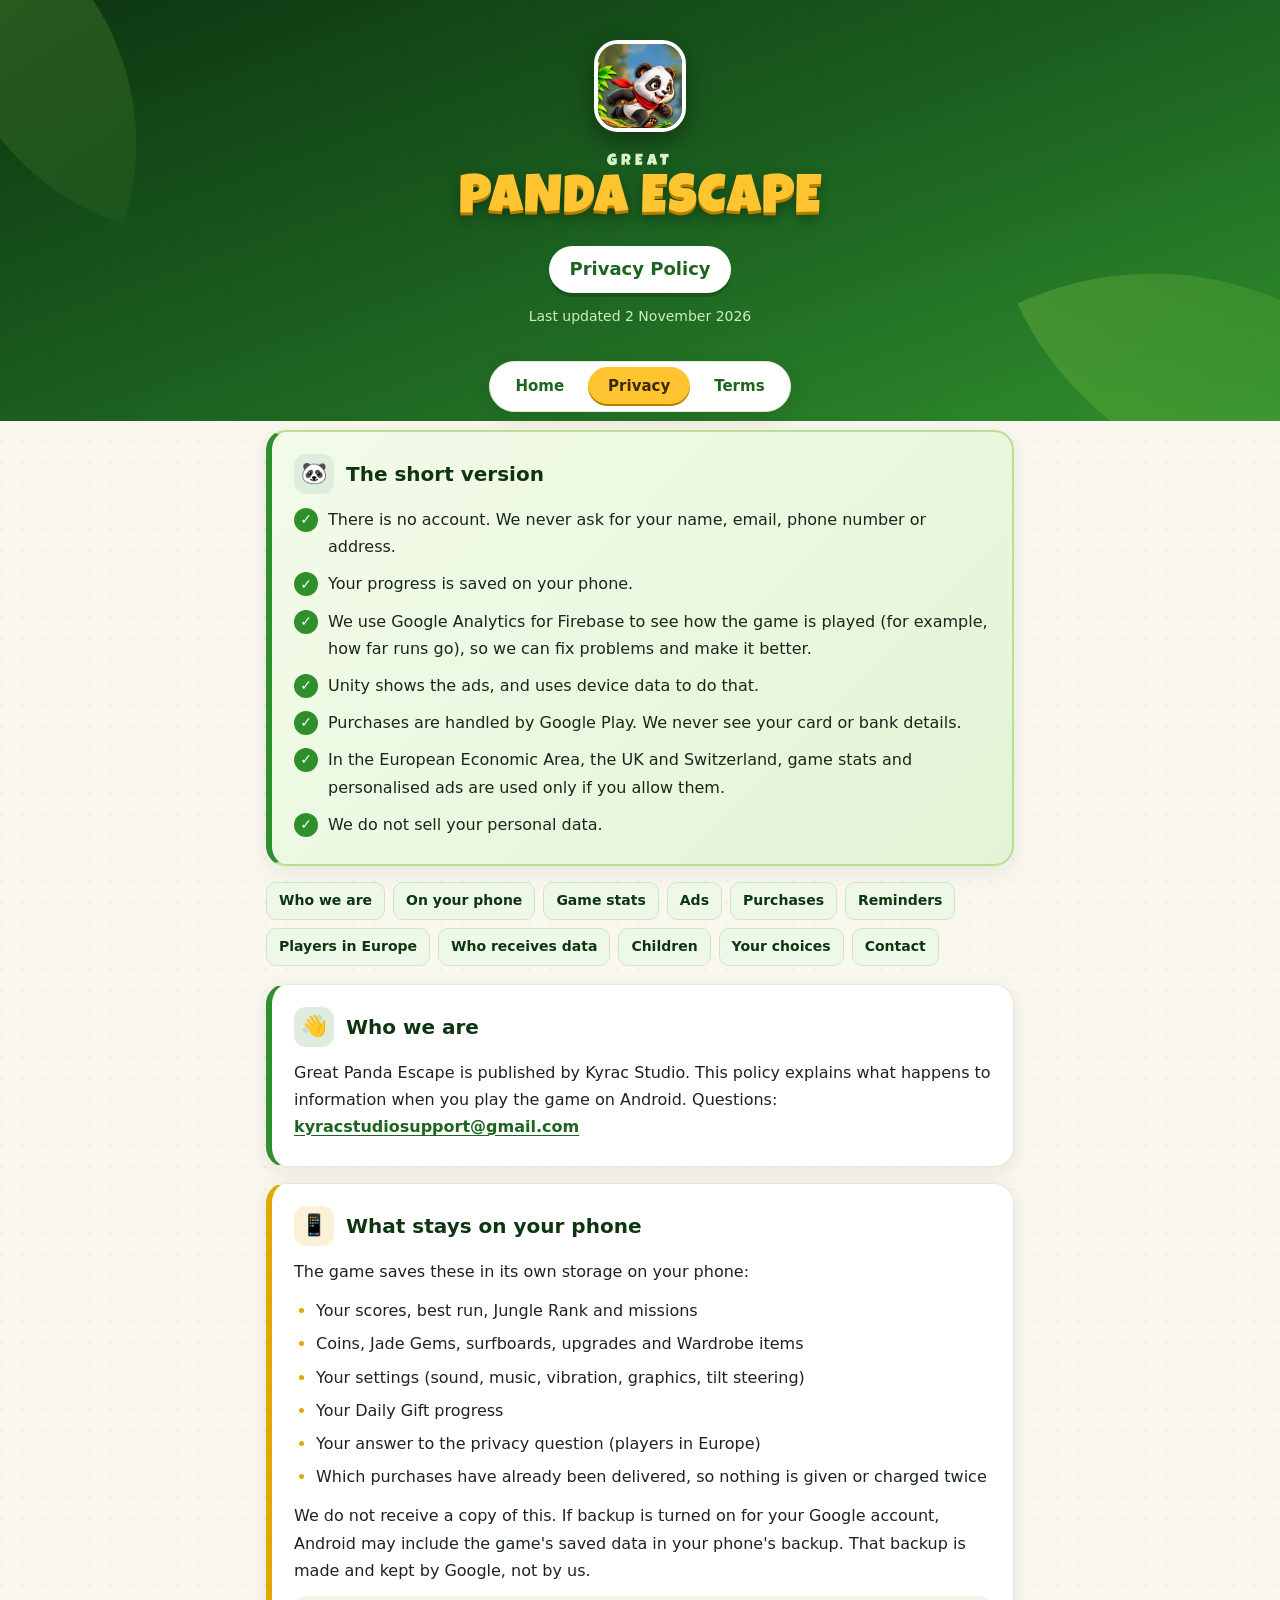
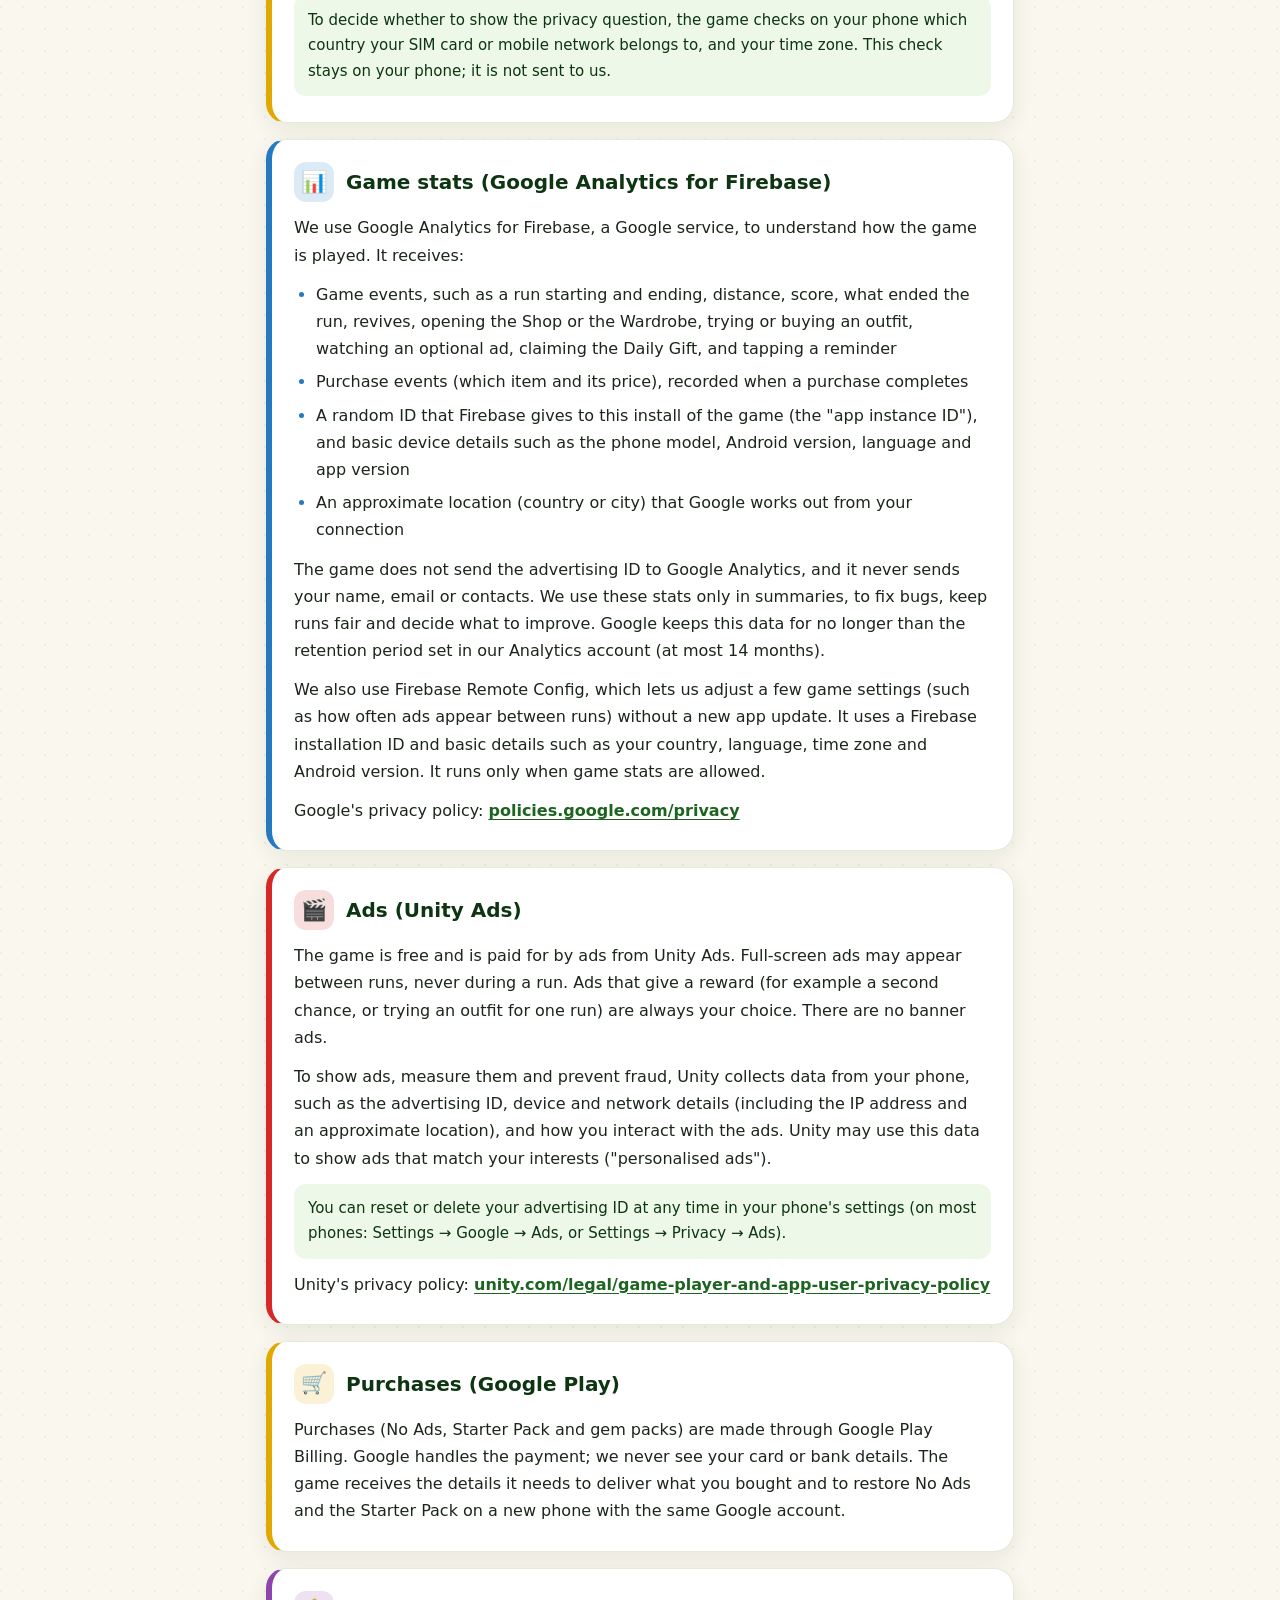
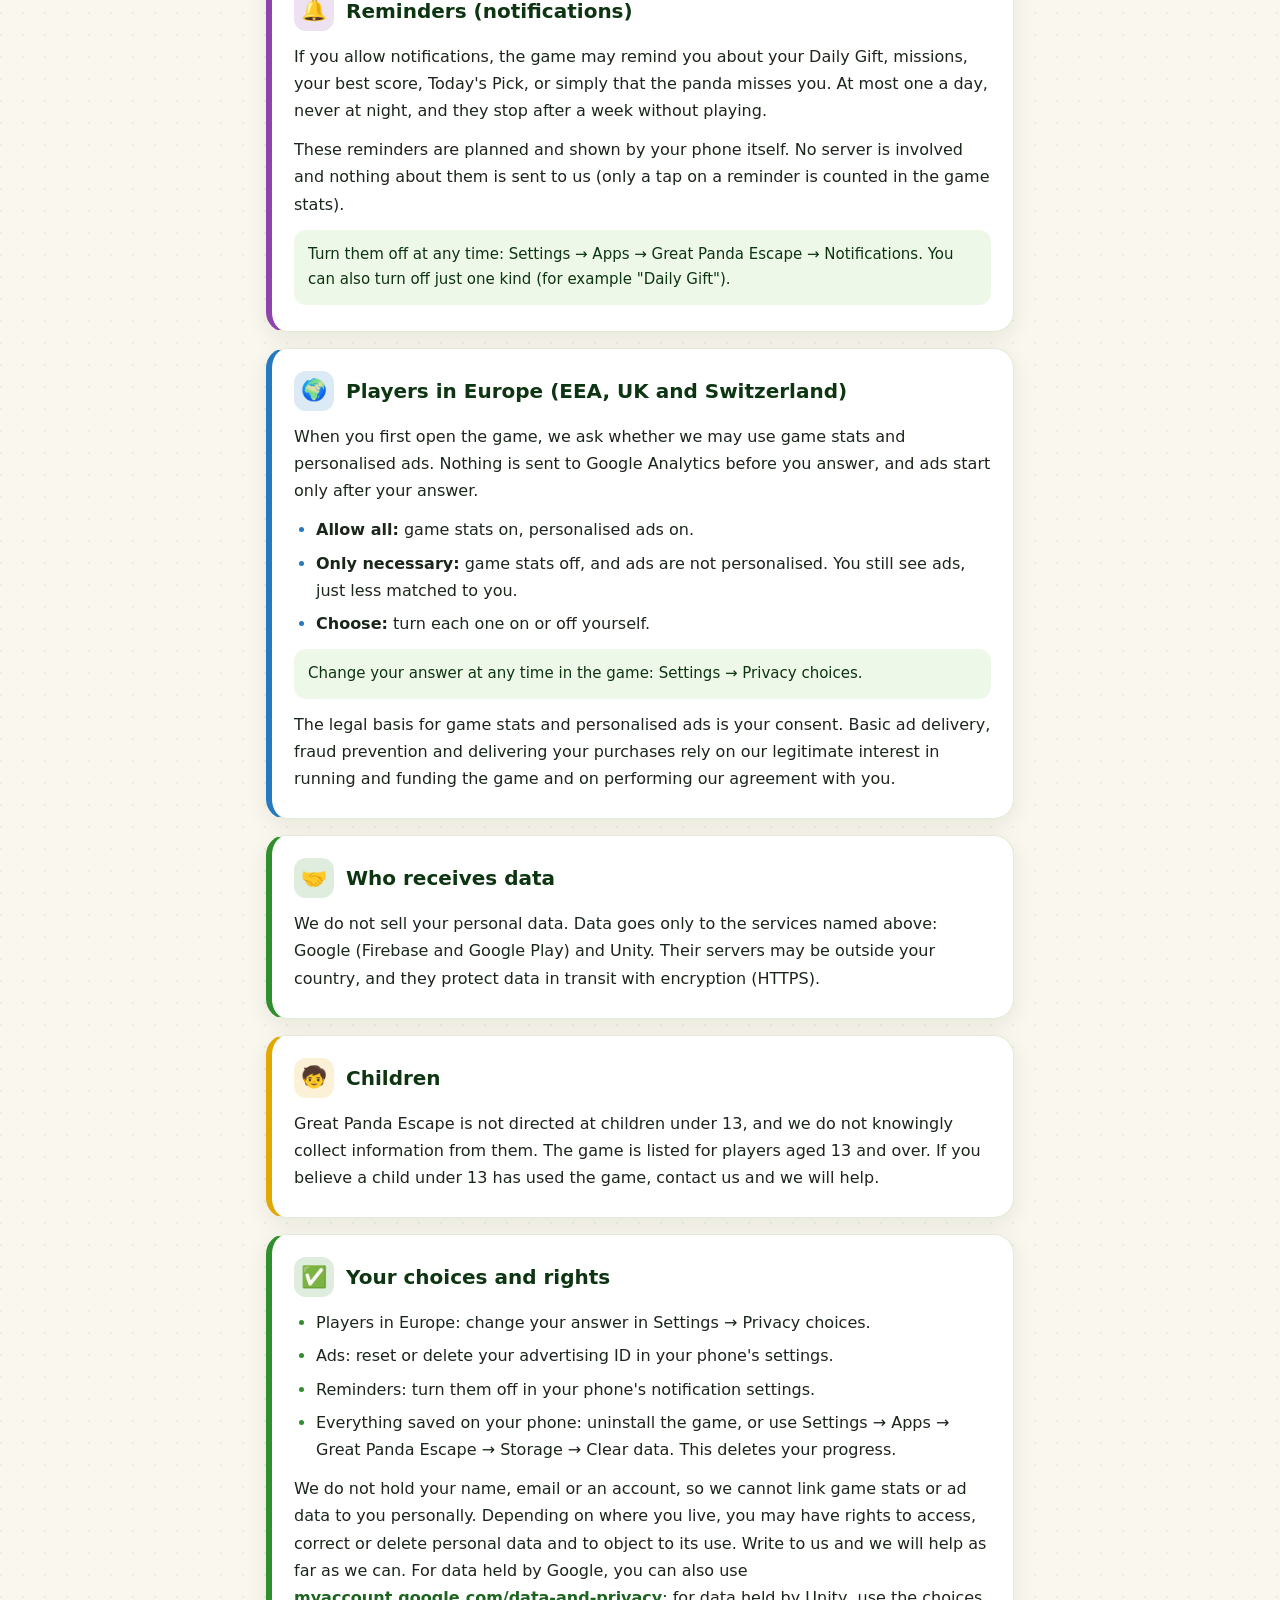
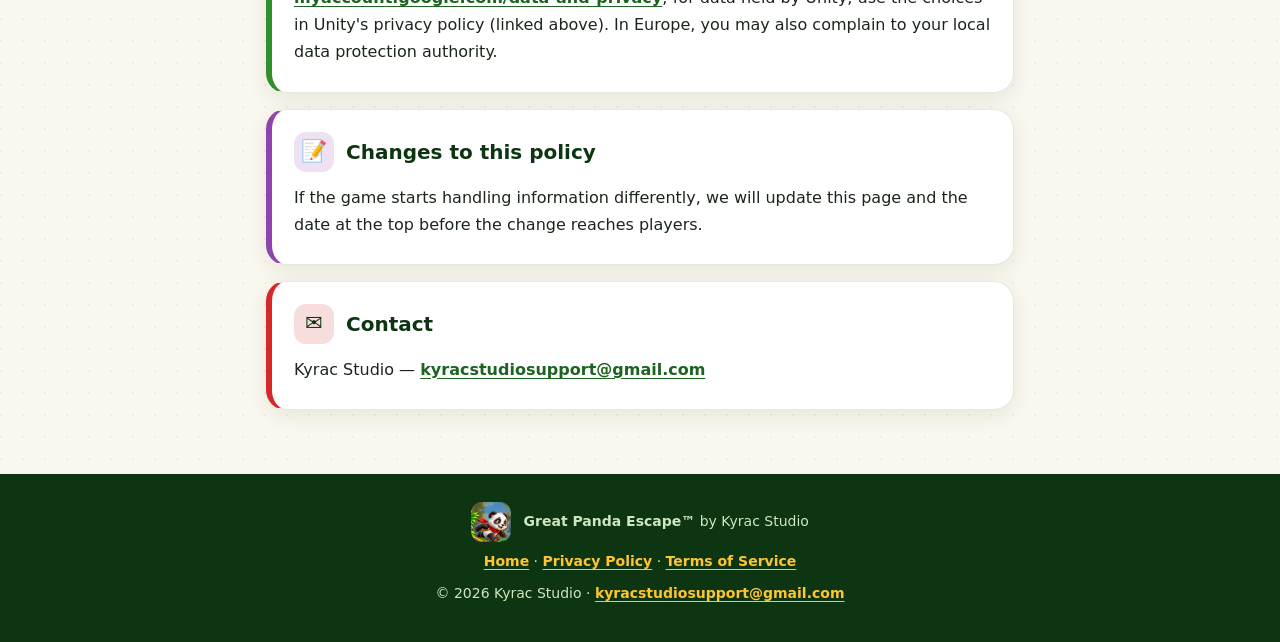
==== privacy-policy.html @ 327cf69e "Add files via upload" ====
<!doctype html>
<html lang="en">
<head>
<meta charset="utf-8">
<meta name="viewport" content="width=device-width, initial-scale=1">
<title>Privacy Policy — Great Panda Escape</title>
<meta name="description" content="How Great Panda Escape by Kyrac Studio handles your information.">
<link rel="icon" href="icon.png">
<link rel="stylesheet" href="style.css">
</head>
<body>
<header class="hero">
  <img class="app-icon" src="icon.png" alt="Great Panda Escape app icon">
  <h1 class="brand"><small>GREAT</small><span>PANDA ESCAPE</span></h1>
  <div class="page-pill">Privacy Policy</div>
  <span class="updated">Last updated 2 November 2026</span>
</header>

<main>
  <nav class="nav" aria-label="Pages">
    <a href="index.html">Home</a>
    <a href="privacy-policy.html" aria-current="page">Privacy</a>
    <a href="terms.html">Terms</a>
  </nav>

  <section class="card summary" id="short">
    <h2><span class="badge">🐼</span>The short version</h2>
    <ul>
      <li>There is no account. We never ask for your name, email, phone number or address.</li>
      <li>Your progress is saved on your phone.</li>
      <li>We use Google Analytics for Firebase to see how the game is played (for example, how far runs go), so we can fix problems and make it better.</li>
      <li>Unity shows the ads, and uses device data to do that.</li>
      <li>Purchases are handled by Google Play. We never see your card or bank details.</li>
      <li>In the European Economic Area, the UK and Switzerland, game stats and personalised ads are used only if you allow them.</li>
      <li>We do not sell your personal data.</li>
    </ul>
  </section>

  <nav class="toc" aria-label="On this page">
    <a href="#who">Who we are</a>
    <a href="#phone">On your phone</a>
    <a href="#stats">Game stats</a>
    <a href="#ads">Ads</a>
    <a href="#purchases">Purchases</a>
    <a href="#reminders">Reminders</a>
    <a href="#europe">Players in Europe</a>
    <a href="#sharing">Who receives data</a>
    <a href="#children">Children</a>
    <a href="#rights">Your choices</a>
    <a href="#contact">Contact</a>
  </nav>

  <section class="card c-green" id="who">
    <h2><span class="badge">👋</span>Who we are</h2>
    <p>Great Panda Escape is published by Kyrac Studio. This policy explains what happens to information when you play the game on Android. Questions: <a href="mailto:kyracstudiosupport@gmail.com">kyracstudiosupport@gmail.com</a></p>
  </section>

  <section class="card c-gold" id="phone">
    <h2><span class="badge">📱</span>What stays on your phone</h2>
    <p>The game saves these in its own storage on your phone:</p>
    <ul>
      <li>Your scores, best run, Jungle Rank and missions</li>
      <li>Coins, Jade Gems, surfboards, upgrades and Wardrobe items</li>
      <li>Your settings (sound, music, vibration, graphics, tilt steering)</li>
      <li>Your Daily Gift progress</li>
      <li>Your answer to the privacy question (players in Europe)</li>
      <li>Which purchases have already been delivered, so nothing is given or charged twice</li>
    </ul>
    <p>We do not receive a copy of this. If backup is turned on for your Google account, Android may include the game's saved data in your phone's backup. That backup is made and kept by Google, not by us.</p>
    <p class="note">To decide whether to show the privacy question, the game checks on your phone which country your SIM card or mobile network belongs to, and your time zone. This check stays on your phone; it is not sent to us.</p>
  </section>

  <section class="card c-sky" id="stats">
    <h2><span class="badge">📊</span>Game stats (Google Analytics for Firebase)</h2>
    <p>We use Google Analytics for Firebase, a Google service, to understand how the game is played. It receives:</p>
    <ul>
      <li>Game events, such as a run starting and ending, distance, score, what ended the run, revives, opening the Shop or the Wardrobe, trying or buying an outfit, watching an optional ad, claiming the Daily Gift, and tapping a reminder</li>
      <li>Purchase events (which item and its price), recorded when a purchase completes</li>
      <li>A random ID that Firebase gives to this install of the game (the "app instance ID"), and basic device details such as the phone model, Android version, language and app version</li>
      <li>An approximate location (country or city) that Google works out from your connection</li>
    </ul>
    <p>The game does not send the advertising ID to Google Analytics, and it never sends your name, email or contacts. We use these stats only in summaries, to fix bugs, keep runs fair and decide what to improve. Google keeps this data for no longer than the retention period set in our Analytics account (at most 14 months).</p>
    <p>We also use Firebase Remote Config, which lets us adjust a few game settings (such as how often ads appear between runs) without a new app update. It uses a Firebase installation ID and basic details such as your country, language, time zone and Android version. It runs only when game stats are allowed.</p>
    <p>Google's privacy policy: <a href="https://policies.google.com/privacy">policies.google.com/privacy</a></p>
  </section>

  <section class="card c-red" id="ads">
    <h2><span class="badge">🎬</span>Ads (Unity Ads)</h2>
    <p>The game is free and is paid for by ads from Unity Ads. Full-screen ads may appear between runs, never during a run. Ads that give a reward (for example a second chance, or trying an outfit for one run) are always your choice. There are no banner ads.</p>
    <p>To show ads, measure them and prevent fraud, Unity collects data from your phone, such as the advertising ID, device and network details (including the IP address and an approximate location), and how you interact with the ads. Unity may use this data to show ads that match your interests ("personalised ads").</p>
    <p class="note">You can reset or delete your advertising ID at any time in your phone's settings (on most phones: Settings → Google → Ads, or Settings → Privacy → Ads).</p>
    <p>Unity's privacy policy: <a href="https://unity.com/legal/game-player-and-app-user-privacy-policy">unity.com/legal/game-player-and-app-user-privacy-policy</a></p>
  </section>

  <section class="card c-gold" id="purchases">
    <h2><span class="badge">🛒</span>Purchases (Google Play)</h2>
    <p>Purchases (No Ads, Starter Pack and gem packs) are made through Google Play Billing. Google handles the payment; we never see your card or bank details. The game receives the details it needs to deliver what you bought and to restore No Ads and the Starter Pack on a new phone with the same Google account.</p>
  </section>

  <section class="card c-plum" id="reminders">
    <h2><span class="badge">🔔</span>Reminders (notifications)</h2>
    <p>If you allow notifications, the game may remind you about your Daily Gift, missions, your best score, Today's Pick, or simply that the panda misses you. At most one a day, never at night, and they stop after a week without playing.</p>
    <p>These reminders are planned and shown by your phone itself. No server is involved and nothing about them is sent to us (only a tap on a reminder is counted in the game stats).</p>
    <p class="note">Turn them off at any time: Settings → Apps → Great Panda Escape → Notifications. You can also turn off just one kind (for example "Daily Gift").</p>
  </section>

  <section class="card c-sky" id="europe">
    <h2><span class="badge">🌍</span>Players in Europe (EEA, UK and Switzerland)</h2>
    <p>When you first open the game, we ask whether we may use game stats and personalised ads. Nothing is sent to Google Analytics before you answer, and ads start only after your answer.</p>
    <ul>
      <li><b>Allow all:</b> game stats on, personalised ads on.</li>
      <li><b>Only necessary:</b> game stats off, and ads are not personalised. You still see ads, just less matched to you.</li>
      <li><b>Choose:</b> turn each one on or off yourself.</li>
    </ul>
    <p class="note">Change your answer at any time in the game: Settings → Privacy choices.</p>
    <p>The legal basis for game stats and personalised ads is your consent. Basic ad delivery, fraud prevention and delivering your purchases rely on our legitimate interest in running and funding the game and on performing our agreement with you.</p>
  </section>

  <section class="card c-green" id="sharing">
    <h2><span class="badge">🤝</span>Who receives data</h2>
    <p>We do not sell your personal data. Data goes only to the services named above: Google (Firebase and Google Play) and Unity. Their servers may be outside your country, and they protect data in transit with encryption (HTTPS).</p>
  </section>

  <section class="card c-gold" id="children">
    <h2><span class="badge">🧒</span>Children</h2>
    <p>Great Panda Escape is not directed at children under 13, and we do not knowingly collect information from them. The game is listed for players aged 13 and over. If you believe a child under 13 has used the game, contact us and we will help.</p>
  </section>

  <section class="card c-green" id="rights">
    <h2><span class="badge">✅</span>Your choices and rights</h2>
    <ul>
      <li>Players in Europe: change your answer in Settings → Privacy choices.</li>
      <li>Ads: reset or delete your advertising ID in your phone's settings.</li>
      <li>Reminders: turn them off in your phone's notification settings.</li>
      <li>Everything saved on your phone: uninstall the game, or use Settings → Apps → Great Panda Escape → Storage → Clear data. This deletes your progress.</li>
    </ul>
    <p>We do not hold your name, email or an account, so we cannot link game stats or ad data to you personally. Depending on where you live, you may have rights to access, correct or delete personal data and to object to its use. Write to us and we will help as far as we can. For data held by Google, you can also use <a href="https://myaccount.google.com/data-and-privacy">myaccount.google.com/data-and-privacy</a>; for data held by Unity, use the choices in Unity's privacy policy (linked above). In Europe, you may also complain to your local data protection authority.</p>
  </section>

  <section class="card c-plum" id="changes">
    <h2><span class="badge">📝</span>Changes to this policy</h2>
    <p>If the game starts handling information differently, we will update this page and the date at the top before the change reaches players.</p>
  </section>

  <section class="card c-red" id="contact">
    <h2><span class="badge">✉️</span>Contact</h2>
    <p>Kyrac Studio — <a href="mailto:kyracstudiosupport@gmail.com">kyracstudiosupport@gmail.com</a></p>
  </section>
</main>

<footer>
  <img src="icon.png" alt=""> <b>Great Panda Escape™</b> by Kyrac Studio
  <p><a href="index.html">Home</a> · <a href="privacy-policy.html">Privacy Policy</a> · <a href="terms.html">Terms of Service</a></p>
  <p>© 2026 Kyrac Studio · <a href="mailto:kyracstudiosupport@gmail.com">kyracstudiosupport@gmail.com</a></p>
</footer>
</body>
</html>
---- style.css ----
/* Great Panda Escape — legal pages (Privacy Policy, Terms, index).
   Colours from the game: jungle green, bamboo gold, the panda's red bandana. */
/* Font: Luckiest Guy, Copyright (c) 2010 by Brian J. Bonislawsky DBA Astigmatic (AOETI).
   Licensed under the Apache License, Version 2.0: https://www.apache.org/licenses/LICENSE-2.0
   (luckiest-guy.woff2 is the unchanged file from @fontsource/luckiest-guy) */
@font-face {
  font-family: "Luckiest Guy";
  src: url("luckiest-guy.woff2") format("woff2");
  font-display: swap;
}

:root {
  color-scheme: light;
  --jungle-900: #0d3511;
  --jungle-700: #1d6421;
  --jungle-500: #2f8f2c;
  --leaf: #7cc242;
  --mint: #eef8e8;
  --gold: #ffc531;
  --gold-dark: #b77d00;
  --red: #d62828;
  --sky: #2479c2;
  --plum: #8e44ad;
  --ink: #1b261b;
  --muted: #5d6b5d;
  --cream: #faf7ee;
  --card: #ffffff;
  --line: #e4ead9;
}

* { box-sizing: border-box; }

body {
  margin: 0;
  font: 16px/1.7 system-ui, -apple-system, "Segoe UI", Roboto, "Helvetica Neue", Arial, sans-serif;
  color: var(--ink);
  background:
    radial-gradient(circle at 1px 1px, rgba(47, 143, 44, 0.08) 1px, transparent 0) 0 0 / 22px 22px,
    var(--cream);
}

a { color: var(--jungle-700); font-weight: 600; text-underline-offset: 3px; }
a:hover { color: var(--red); }

/* ── hero ─────────────────────────────────────────── */
.hero {
  position: relative;
  overflow: hidden;
  padding: 40px 16px 92px;
  text-align: center;
  color: #fff;
  background: linear-gradient(160deg, var(--jungle-900) 0%, var(--jungle-700) 55%, var(--jungle-500) 100%);
}
.hero::before,
.hero::after {
  content: "";
  position: absolute;
  width: 260px;
  height: 260px;
  border-radius: 0 100% 0 100%;
  background: linear-gradient(135deg, rgba(124, 194, 66, 0.35), rgba(124, 194, 66, 0.05));
}
.hero::before { left: -90px; top: -70px; transform: rotate(18deg); }
.hero::after { right: -110px; bottom: -120px; transform: rotate(-25deg); width: 320px; height: 320px; }
.hero > * { position: relative; z-index: 1; }

.app-icon {
  width: 92px;
  height: 92px;
  border-radius: 24px;
  border: 4px solid #fff;
  box-shadow: 0 10px 24px rgba(0, 0, 0, 0.35);
  background: #fff;
}
.brand { margin: 14px 0 0; font-family: "Luckiest Guy", system-ui, sans-serif; font-weight: 400; line-height: 1; letter-spacing: 1px; }
.brand small {
  display: block;
  font-size: 16px;
  letter-spacing: 4px;
  color: #d9f3c6;
  margin-bottom: 4px;
}
.brand span {
  display: block;
  font-size: clamp(34px, 8vw, 54px);
  color: var(--gold);
  text-shadow: 0 3px 0 var(--gold-dark), 0 6px 14px rgba(0, 0, 0, 0.35);
}
.page-pill {
  display: inline-block;
  margin-top: 18px;
  padding: 8px 20px;
  border-radius: 999px;
  background: #fff;
  color: var(--jungle-700);
  font-weight: 800;
  font-size: 18px;
  box-shadow: 0 4px 0 rgba(0, 0, 0, 0.18);
}
.updated { display: block; margin-top: 12px; font-size: 14px; color: #cfeec0; }
.tagline { margin: 12px 0 0; font-size: 17px; color: #e3f6d6; }

/* ── page body ────────────────────────────────────── */
main {
  max-width: 780px;
  margin: -60px auto 0;
  padding: 0 16px 48px;
  position: relative;
  z-index: 2;
}

.nav {
  display: flex;
  gap: 4px;
  width: fit-content;
  margin: 0 auto 18px;
  padding: 5px;
  border-radius: 999px;
  background: var(--card);
  border: 1px solid var(--line);
  box-shadow: 0 6px 18px rgba(13, 53, 17, 0.14);
}
.nav a {
  padding: 7px 20px;
  border-radius: 999px;
  color: var(--jungle-700);
  text-decoration: none;
  font-size: 15px;
}
.nav a:hover { background: var(--mint); color: var(--jungle-900); }
.nav a[aria-current="page"] { background: var(--gold); color: #3b2a00; box-shadow: inset 0 -2px 0 var(--gold-dark); }

.card {
  background: var(--card);
  border-radius: 20px;
  padding: 22px 22px 14px;
  margin: 0 0 16px;
  box-shadow: 0 6px 22px rgba(13, 53, 17, 0.08);
  border: 1px solid var(--line);
  border-left: 6px solid var(--accent, var(--jungle-500));
}
.card h2 {
  display: flex;
  align-items: center;
  gap: 12px;
  margin: 0 0 12px;
  font-size: 20px;
  line-height: 1.3;
  color: var(--jungle-900);
}
.card h2 .badge {
  flex: none;
  display: grid;
  place-items: center;
  width: 40px;
  height: 40px;
  border-radius: 12px;
  font-size: 21px;
  background: color-mix(in srgb, var(--accent, var(--jungle-500)) 16%, #fff);
}
.card p { margin: 0 0 12px; }
.card ul { margin: 0 0 12px; padding-left: 22px; }
.card li { margin: 0 0 6px; }
.card li::marker { color: var(--accent, var(--jungle-500)); }

.c-green { --accent: var(--jungle-500); }
.c-gold { --accent: #e0a800; }
.c-red { --accent: var(--red); }
.c-sky { --accent: var(--sky); }
.c-plum { --accent: var(--plum); }

/* the short version: big friendly ticks */
.summary {
  background: linear-gradient(135deg, #f3fbe9, #e3f4d6);
  border: 2px solid #b9df94;
  border-left: 6px solid var(--jungle-500);
}
.summary ul { list-style: none; padding: 0; }
.summary li { position: relative; padding-left: 34px; margin-bottom: 10px; }
.summary li::before {
  content: "✓";
  position: absolute;
  left: 0;
  top: 2px;
  width: 24px;
  height: 24px;
  border-radius: 50%;
  display: grid;
  place-items: center;
  font-size: 14px;
  font-weight: 900;
  color: #fff;
  background: var(--jungle-500);
}

/* "On this page" */
.toc { display: flex; flex-wrap: wrap; gap: 8px; margin: 0 0 18px; }
.toc a {
  padding: 6px 12px;
  border-radius: 10px;
  font-size: 14px;
  text-decoration: none;
  color: var(--jungle-900);
  background: var(--mint);
  border: 1px solid #cfe7bf;
}
.toc a:hover { background: var(--gold); color: #3b2a00; }

.warn {
  margin: 0 0 16px;
  padding: 16px 18px;
  border-radius: 16px;
  background: linear-gradient(135deg, #fff6d8, #ffe9a8);
  border: 2px solid #e8b100;
  color: #5c4100;
}
.warn h2 { margin: 0 0 6px; font-size: 18px; line-height: 1.3; color: #4a3400; }
.warn p { margin: 0; }
.note {
  padding: 12px 14px;
  border-radius: 12px;
  background: var(--mint);
  color: var(--jungle-900);
  font-size: 15px;
}

/* index: two big link cards */
.links { display: grid; gap: 16px; grid-template-columns: repeat(auto-fit, minmax(240px, 1fr)); margin-bottom: 16px; }
.link-card {
  display: block;
  padding: 22px;
  border-radius: 20px;
  background: var(--card);
  border: 1px solid var(--line);
  border-top: 6px solid var(--accent);
  box-shadow: 0 6px 22px rgba(13, 53, 17, 0.08);
  color: var(--ink);
  text-decoration: none;
  font-weight: 400;
  transition: transform 0.15s ease, box-shadow 0.15s ease;
}
.link-card:hover { transform: translateY(-3px); box-shadow: 0 12px 28px rgba(13, 53, 17, 0.14); color: var(--ink); }
.link-card .badge {
  display: grid;
  place-items: center;
  width: 54px;
  height: 54px;
  border-radius: 16px;
  font-size: 28px;
  background: color-mix(in srgb, var(--accent) 16%, #fff);
}
.link-card b { display: block; margin: 6px 0 4px; font-size: 20px; color: var(--jungle-900); }
.link-card span { color: var(--muted); }
.link-card em { display: inline-block; margin-top: 10px; font-style: normal; font-weight: 800; color: var(--accent); }

/* ── footer ───────────────────────────────────────── */
footer {
  text-align: center;
  padding: 28px 16px 36px;
  color: #cfe7bf;
  background: var(--jungle-900);
  font-size: 14px;
}
footer img { width: 40px; height: 40px; border-radius: 11px; vertical-align: middle; margin-right: 8px; }
footer a { color: var(--gold); }
footer p { margin: 8px 0 0; }

@media (max-width: 520px) {
  .card { padding: 18px 16px 10px; border-radius: 16px; }
  .card h2 { font-size: 18px; }
  .hero { padding-top: 32px; }
}
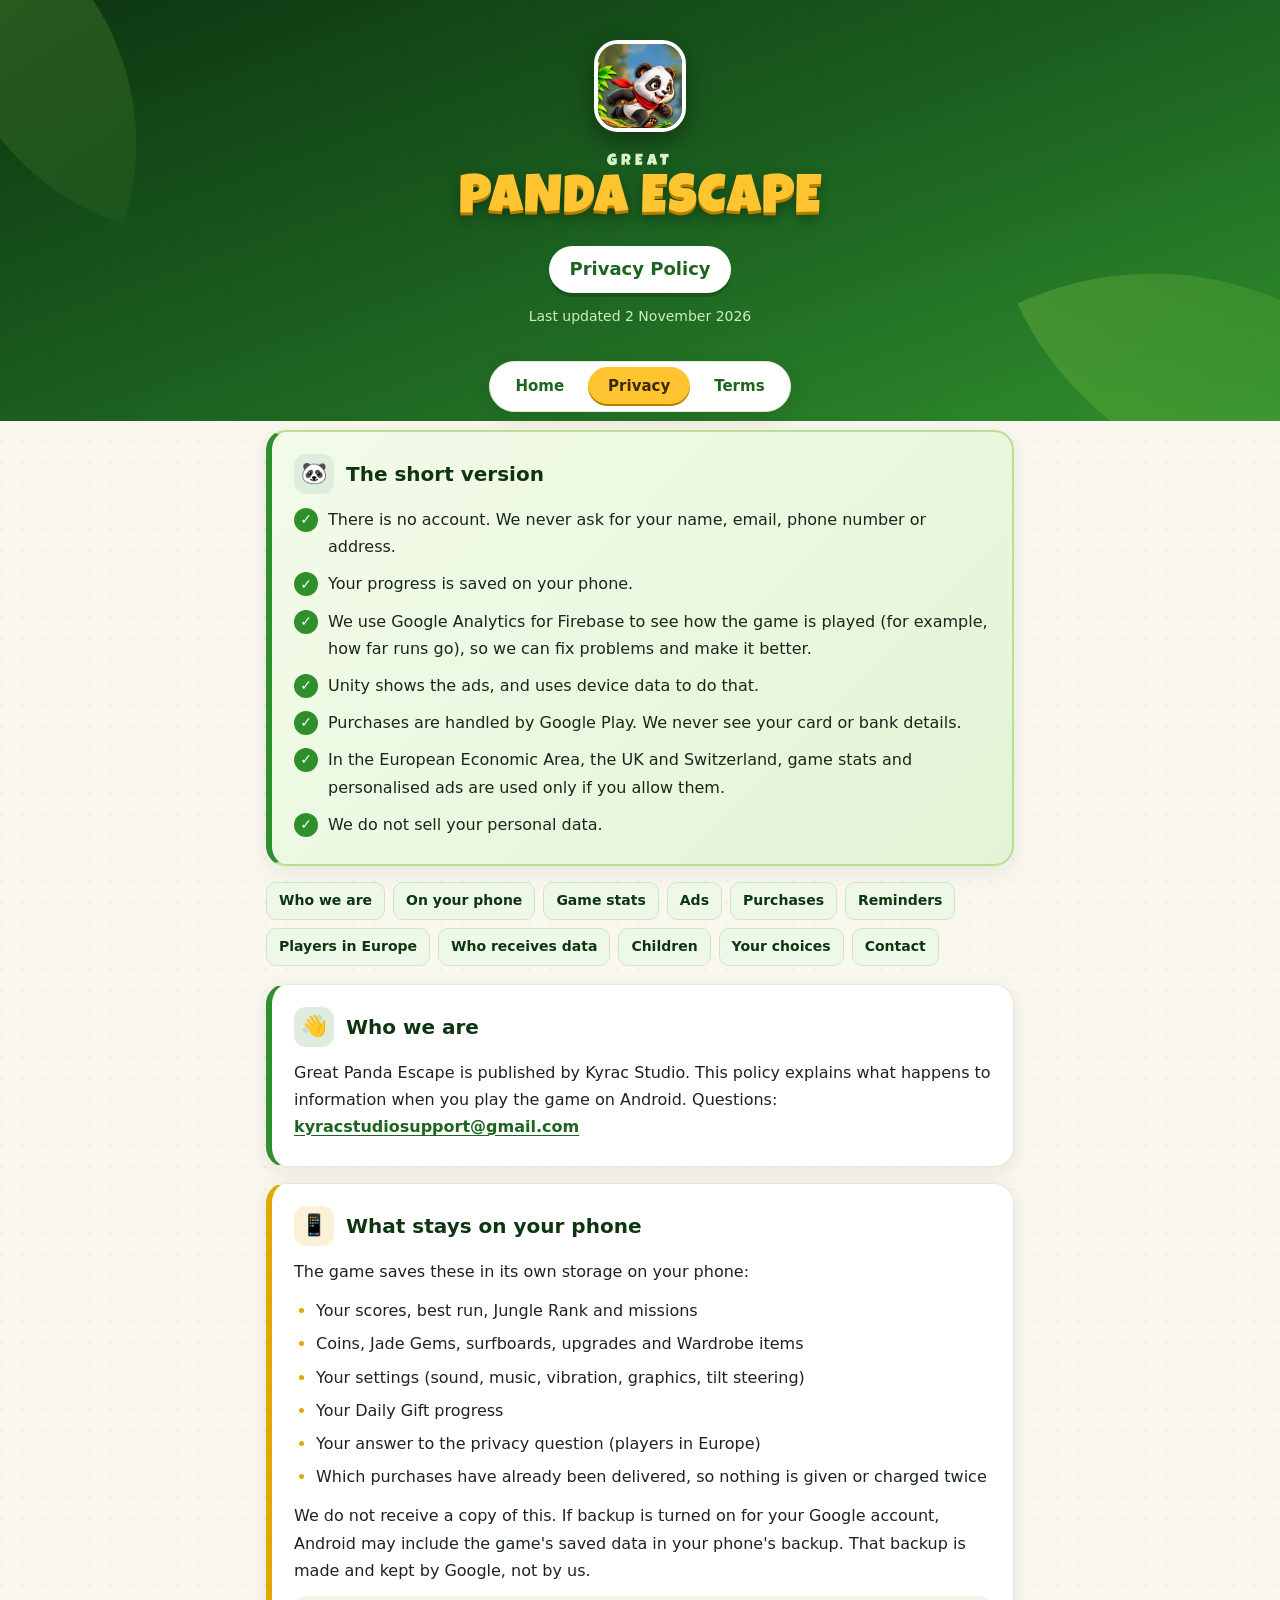
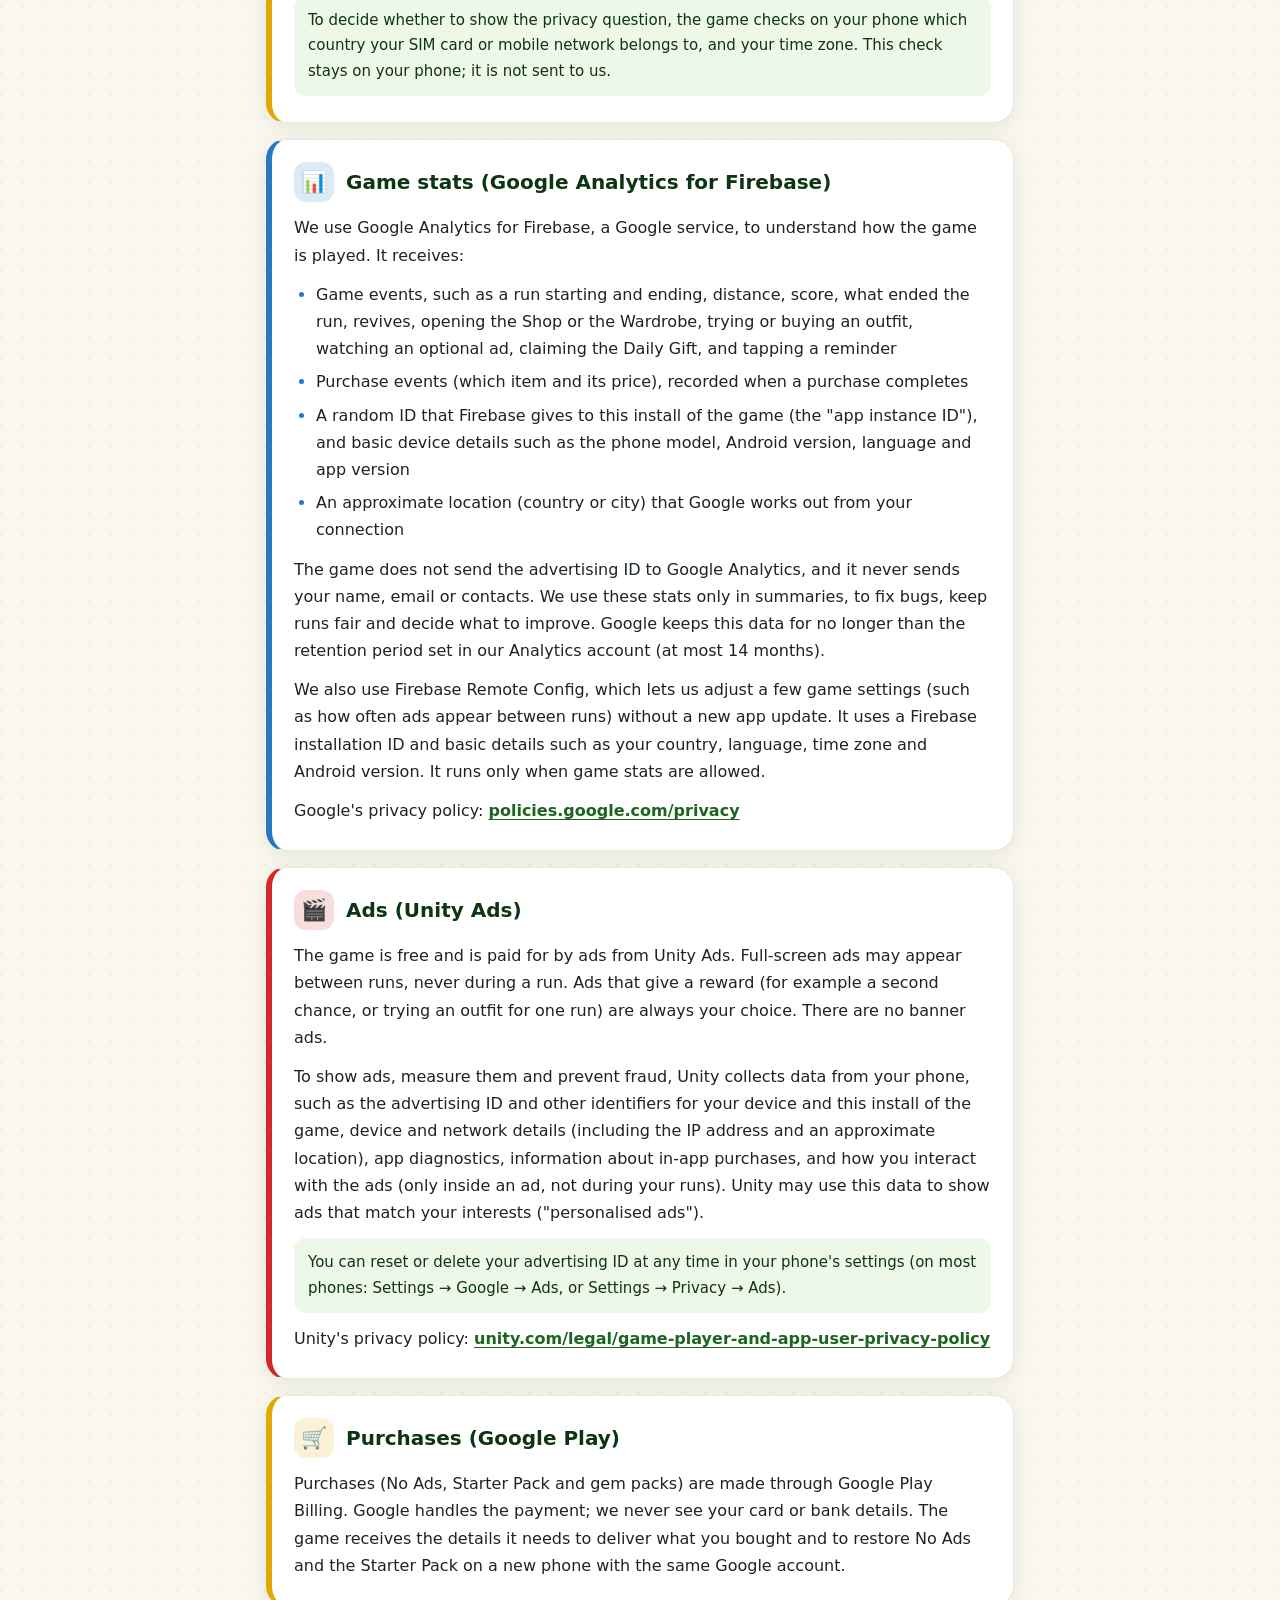
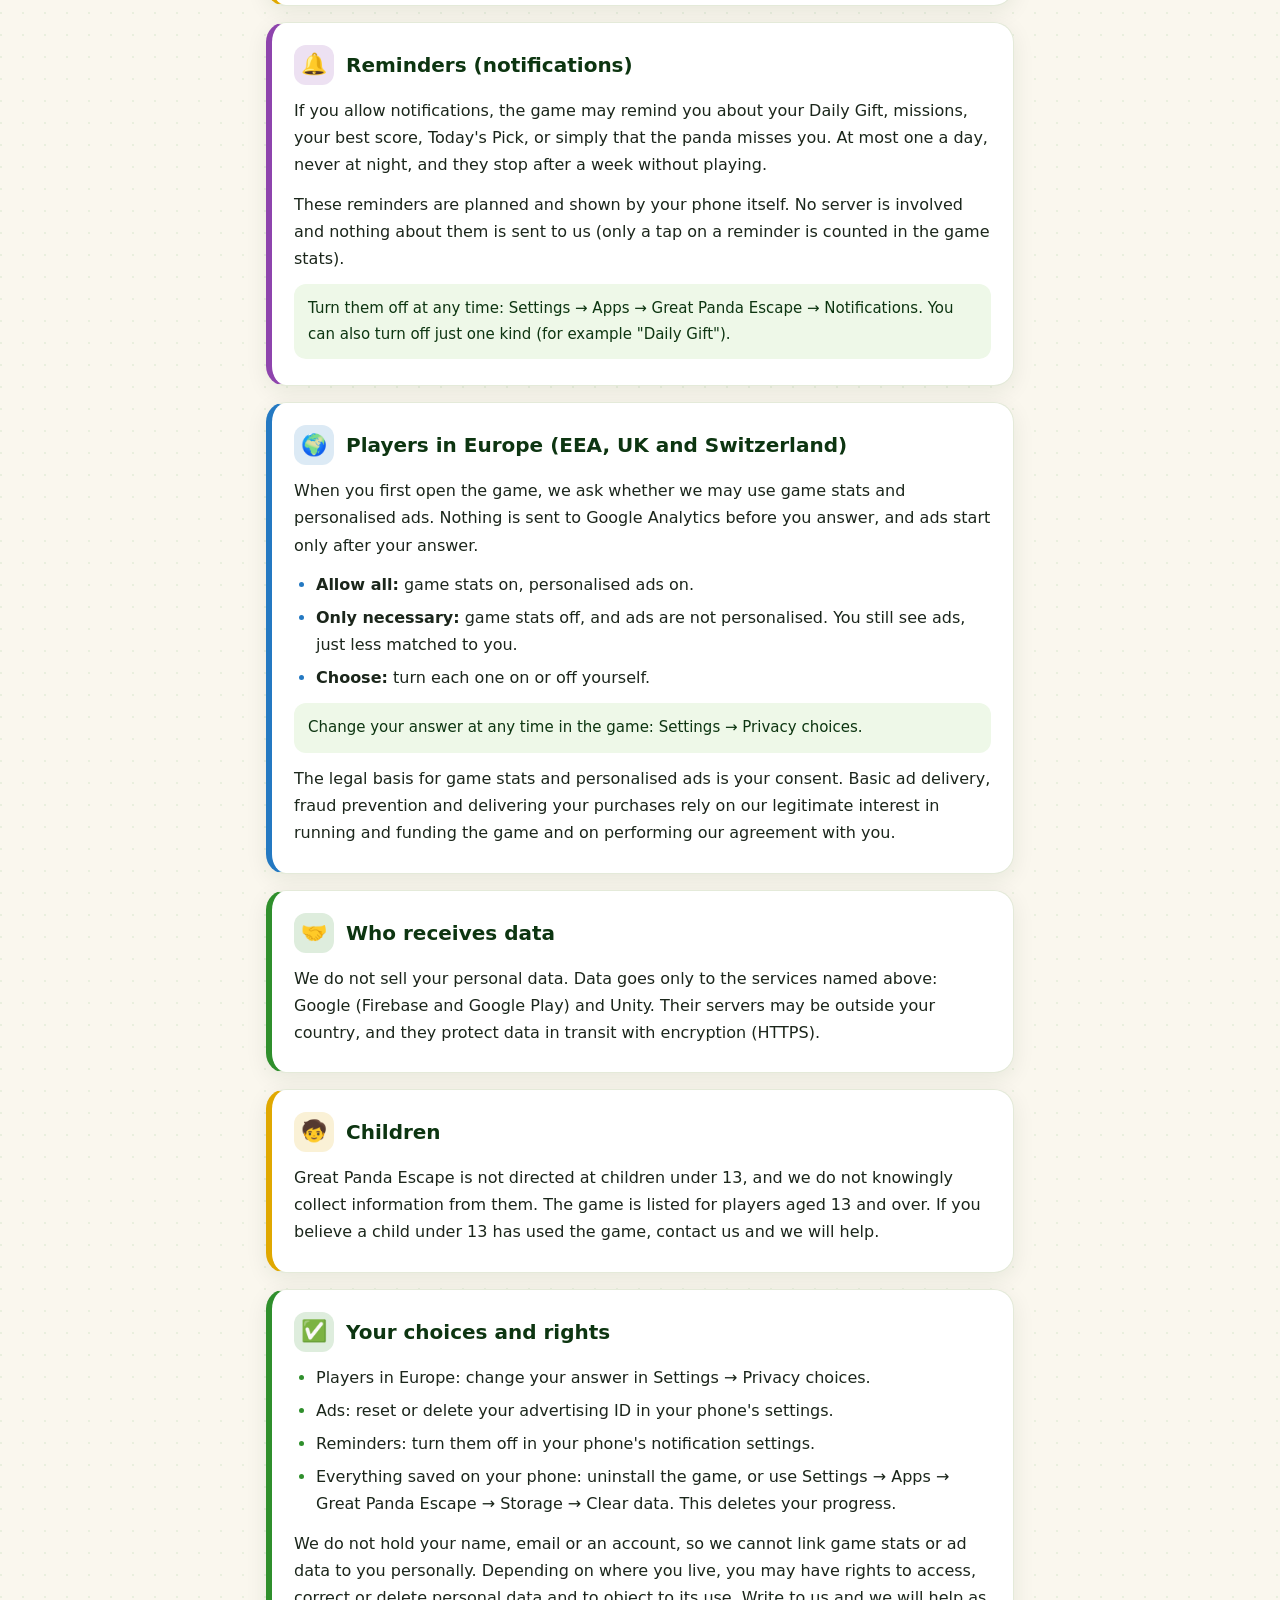
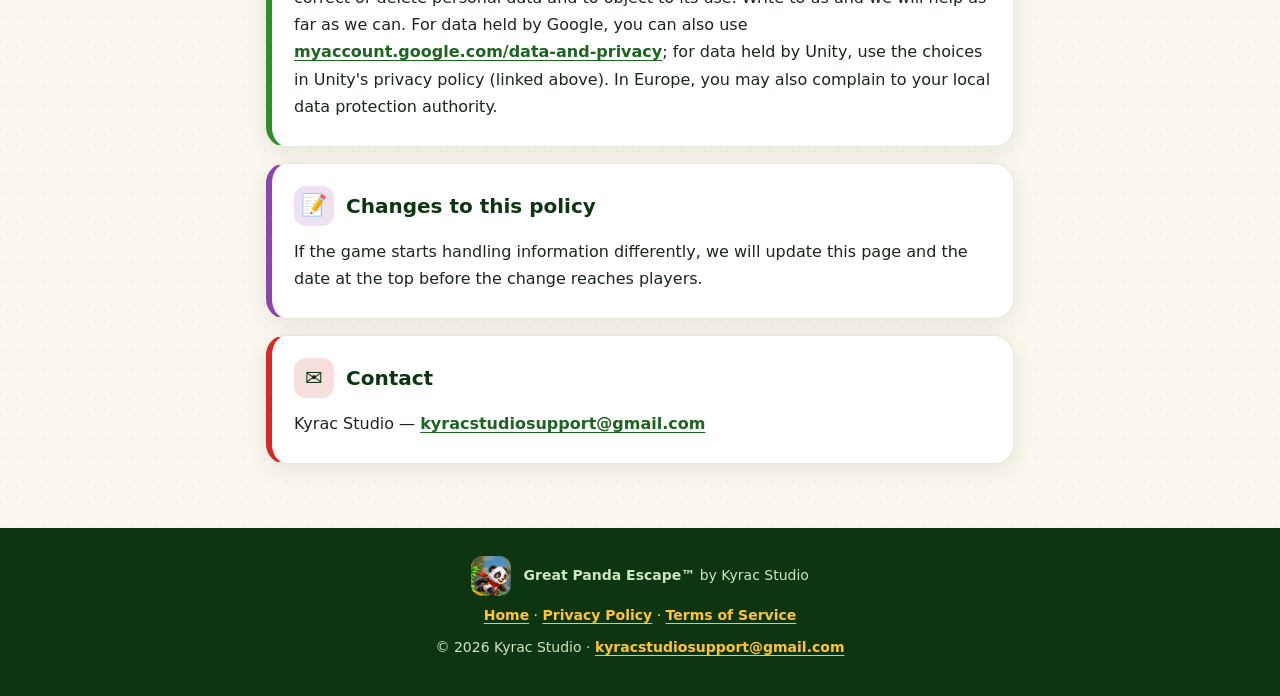
==== commit e96e14fc: "Add files via upload" ====
--- a/privacy-policy.html
+++ b/privacy-policy.html
@@ -87,7 +87,7 @@
   <section class="card c-red" id="ads">
     <h2><span class="badge">🎬</span>Ads (Unity Ads)</h2>
     <p>The game is free and is paid for by ads from Unity Ads. Full-screen ads may appear between runs, never during a run. Ads that give a reward (for example a second chance, or trying an outfit for one run) are always your choice. There are no banner ads.</p>
-    <p>To show ads, measure them and prevent fraud, Unity collects data from your phone, such as the advertising ID, device and network details (including the IP address and an approximate location), and how you interact with the ads. Unity may use this data to show ads that match your interests ("personalised ads").</p>
+    <p>To show ads, measure them and prevent fraud, Unity collects data from your phone, such as the advertising ID and other identifiers for your device and this install of the game, device and network details (including the IP address and an approximate location), app diagnostics, information about in-app purchases, and how you interact with the ads (only inside an ad, not during your runs). Unity may use this data to show ads that match your interests ("personalised ads").</p>
     <p class="note">You can reset or delete your advertising ID at any time in your phone's settings (on most phones: Settings → Google → Ads, or Settings → Privacy → Ads).</p>
     <p>Unity's privacy policy: <a href="https://unity.com/legal/game-player-and-app-user-privacy-policy">unity.com/legal/game-player-and-app-user-privacy-policy</a></p>
   </section>
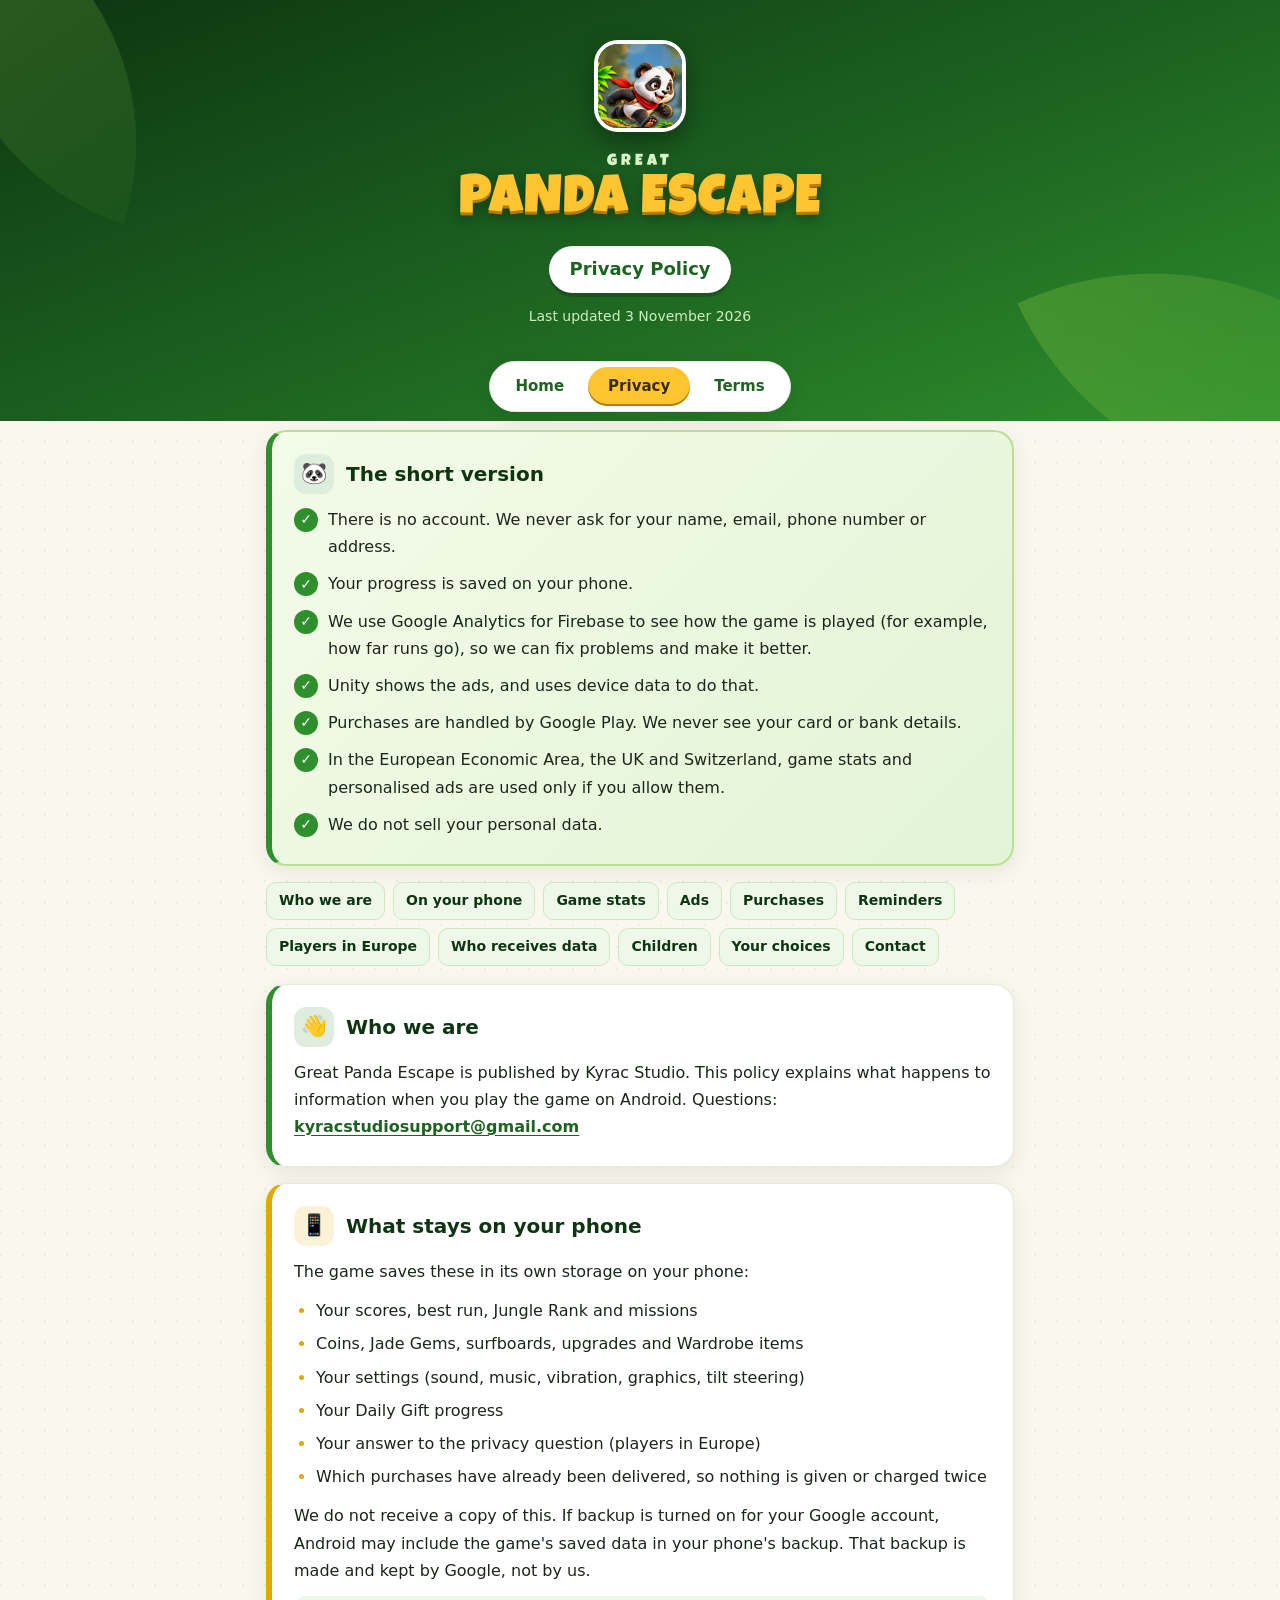
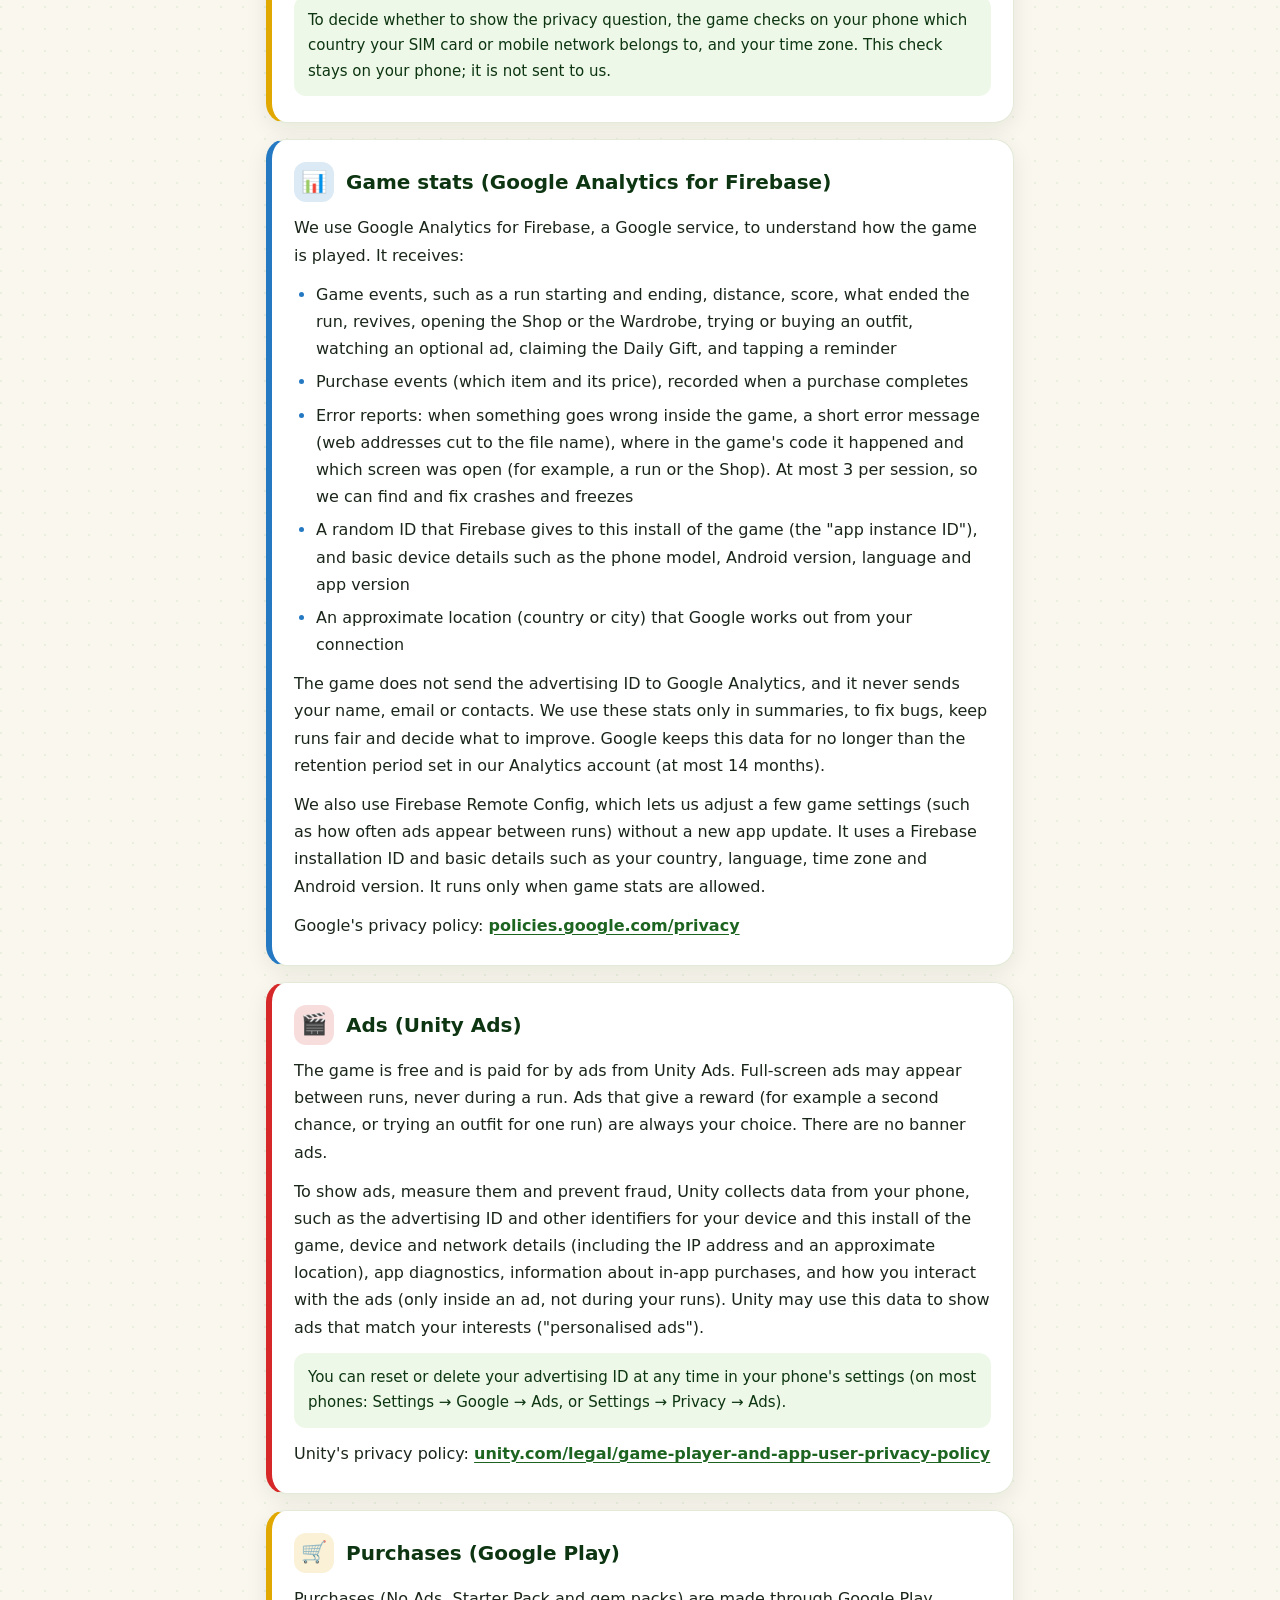
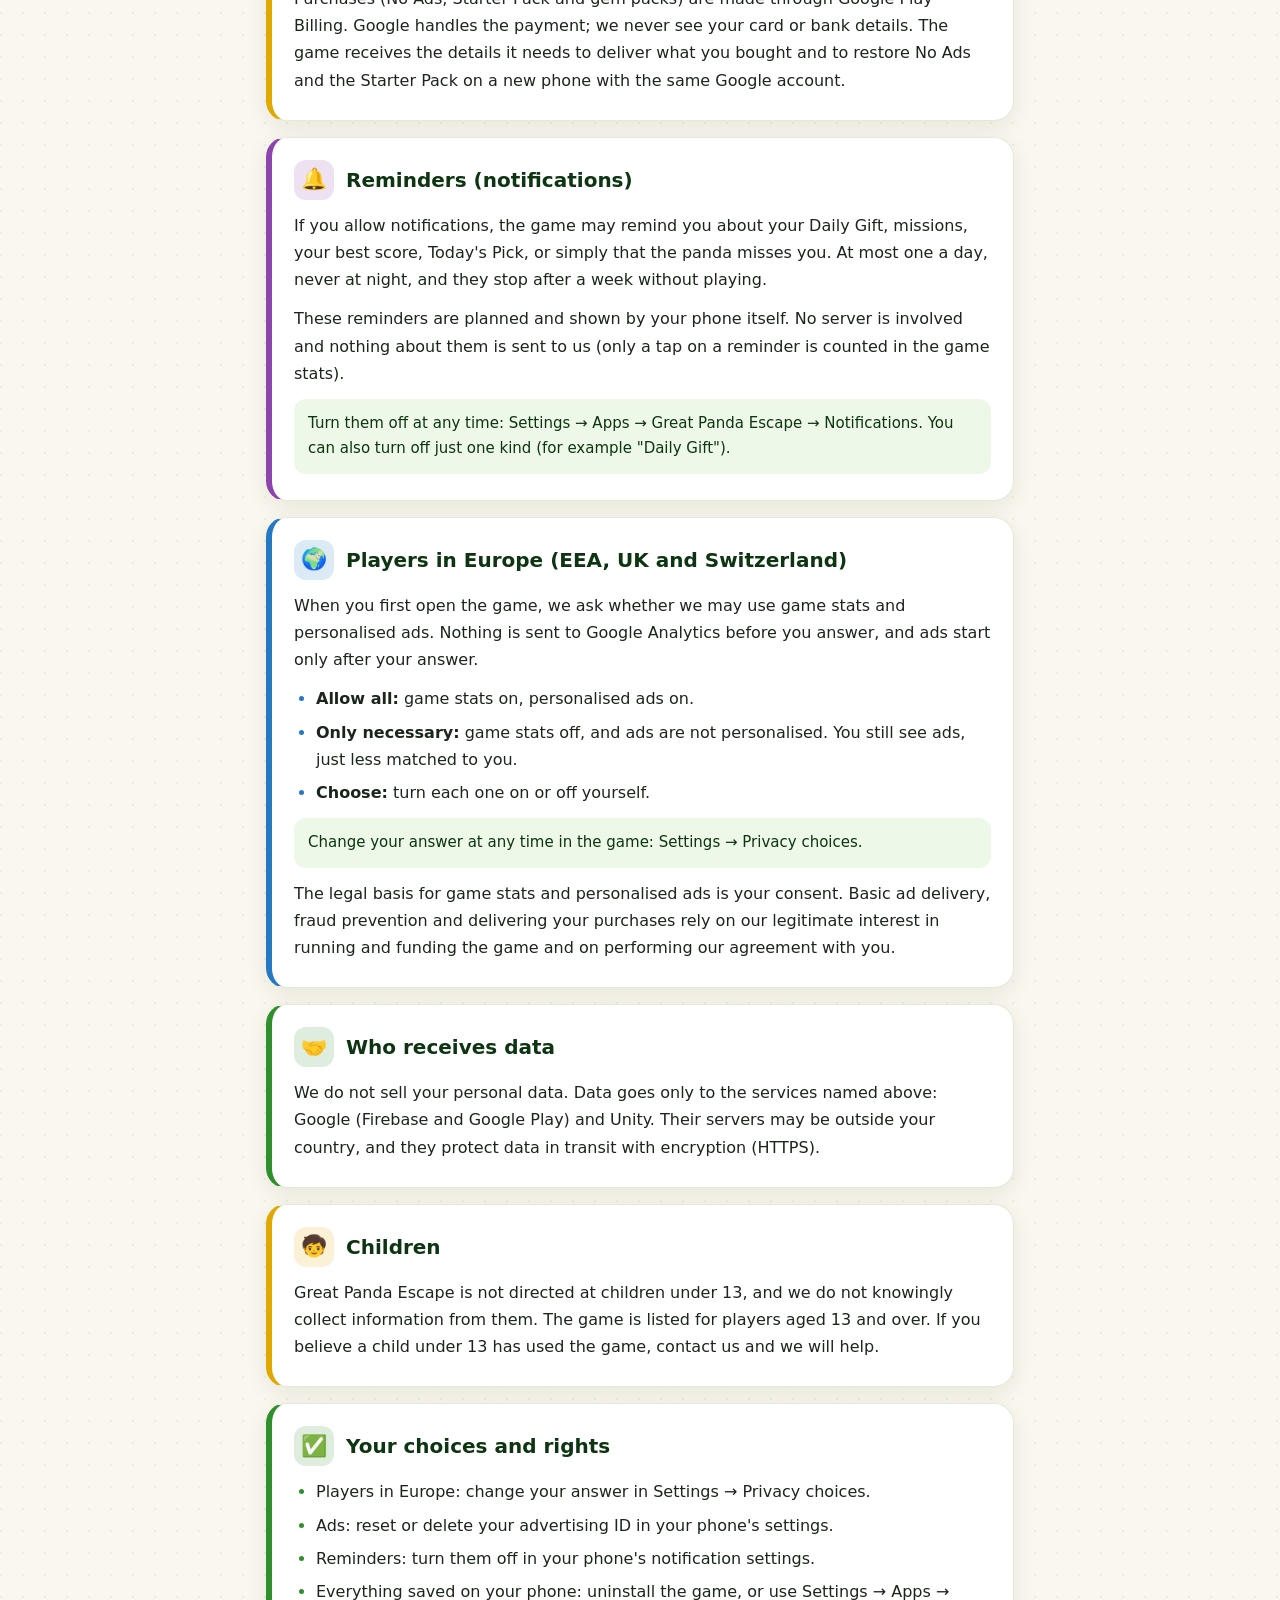
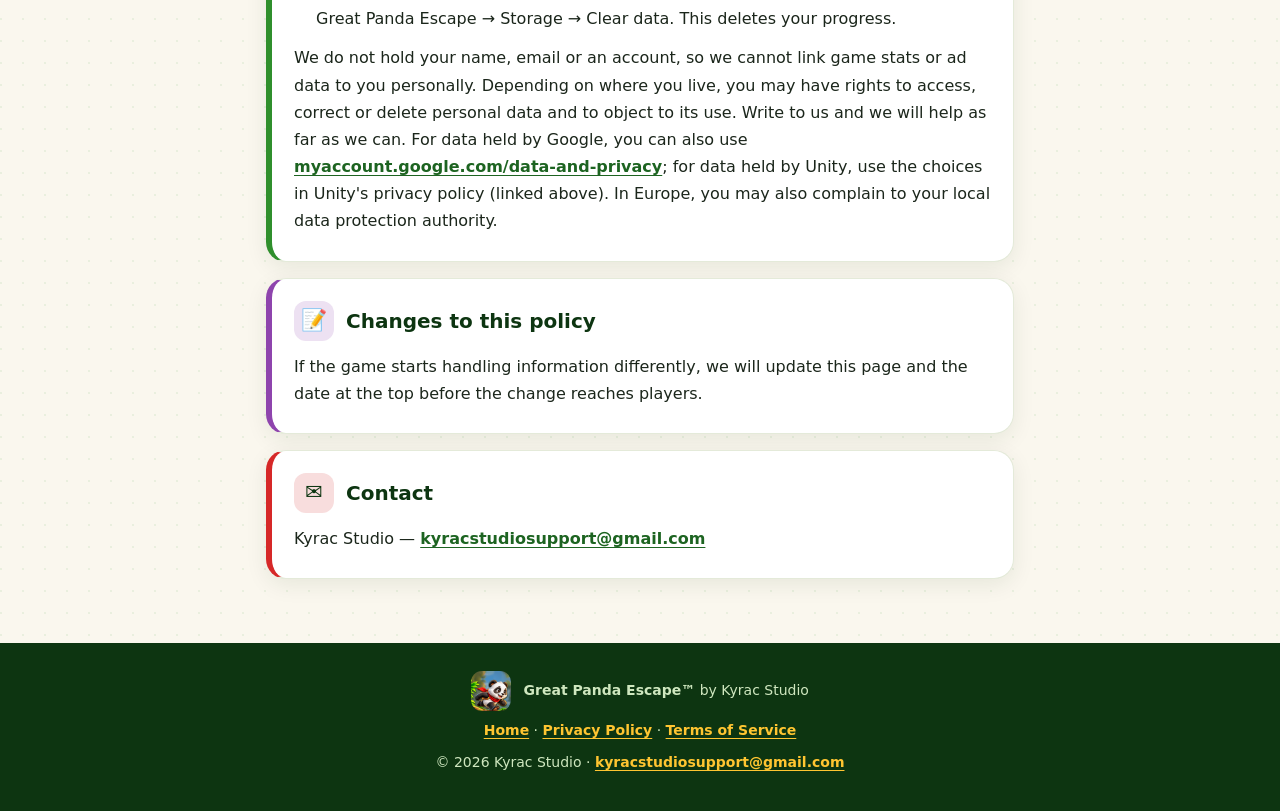
==== commit 013b00ea: "Add files via upload" ====
--- a/privacy-policy.html
+++ b/privacy-policy.html
@@ -13,7 +13,7 @@
   <img class="app-icon" src="icon.png" alt="Great Panda Escape app icon">
   <h1 class="brand"><small>GREAT</small><span>PANDA ESCAPE</span></h1>
   <div class="page-pill">Privacy Policy</div>
-  <span class="updated">Last updated 2 November 2026</span>
+  <span class="updated">Last updated 3 November 2026</span>
 </header>
 
 <main>
@@ -76,6 +76,7 @@
     <ul>
       <li>Game events, such as a run starting and ending, distance, score, what ended the run, revives, opening the Shop or the Wardrobe, trying or buying an outfit, watching an optional ad, claiming the Daily Gift, and tapping a reminder</li>
       <li>Purchase events (which item and its price), recorded when a purchase completes</li>
+      <li>Error reports: when something goes wrong inside the game, a short error message (web addresses cut to the file name), where in the game's code it happened and which screen was open (for example, a run or the Shop). At most 3 per session, so we can find and fix crashes and freezes</li>
       <li>A random ID that Firebase gives to this install of the game (the "app instance ID"), and basic device details such as the phone model, Android version, language and app version</li>
       <li>An approximate location (country or city) that Google works out from your connection</li>
     </ul>
